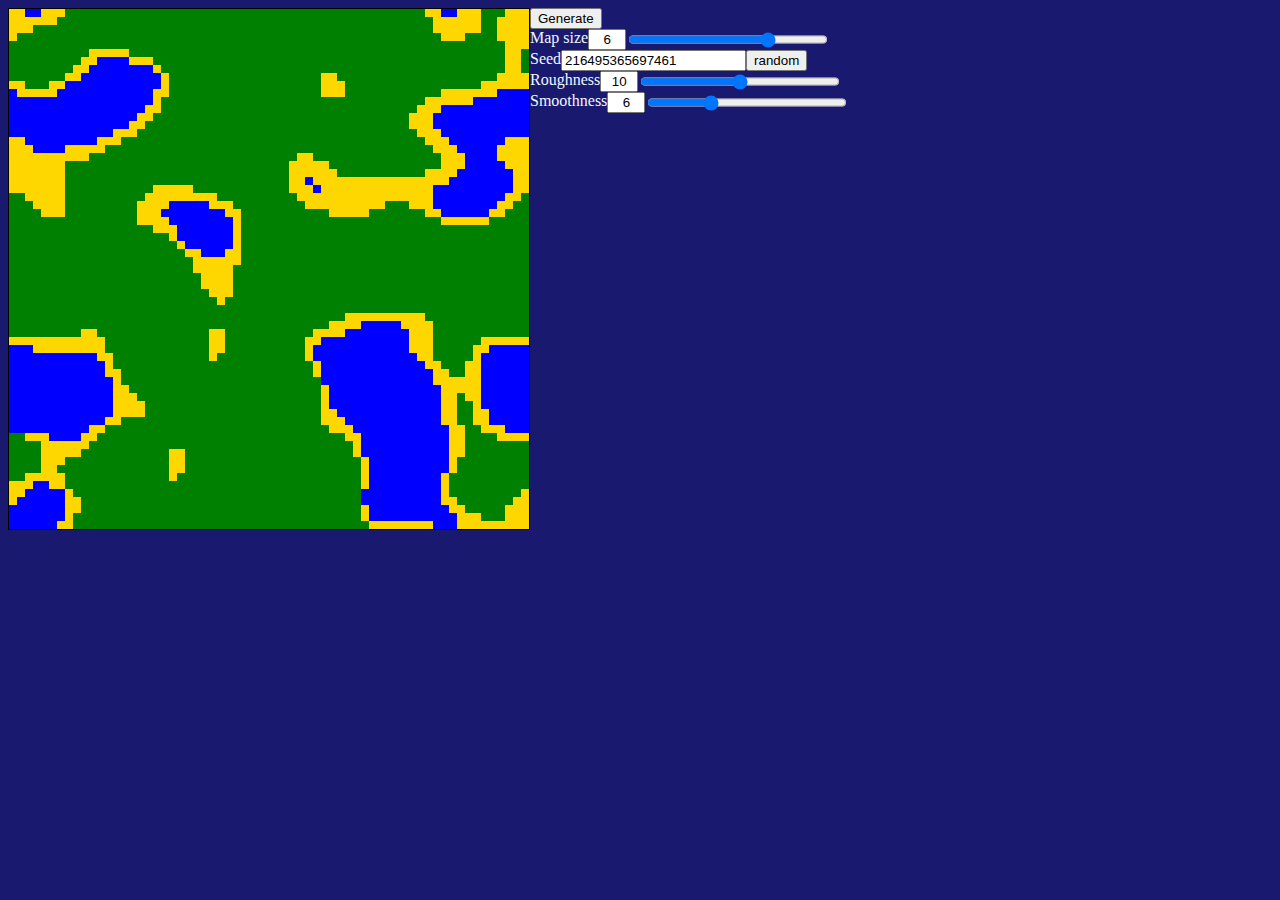
==== diamond-square/index.html @ 95fbc5a5 "Add files via upload" ====
<!DOCTYPE html>
<html lang="en">
  <head>
    <meta charset="UTF-8" />
    <link rel="stylesheet" href="style.css" />
    <meta name="viewport" content="width=device-width, initial-scale=1.0" />
    <title>Map</title>
  </head>
  <body>
    <svg
      id="svg_zone"
      width="520"
      height="520"
      style="border: 1px solid black"
    ></svg>
    <div id="config-menu">
      <button id="generate-b">Generate</button>
      <div class="config-block">
        <label class="config-label" for="">Map size</label>
        <input id="size-text" class="config-text" type="text" />
        <input
          id="size-range"
          class="config-range"
          type="range"
          min="1"
          max="8"
        />
      </div>
      <div class="config-block">
        <label class="config-label" for="">Seed</label>
        <input id="seed-text" class="seed-text" type="text" />
        <button id="random-seed-b">random</button>
      </div>
      <div class="config-block">
        <label class="config-label" for="">Roughness</label>
        <input id="roughness-text" class="config-text" type="text" />
        <input
          id="roughness-range"
          class="config-range"
          type="range"
          min="0"
          max="20"
        />
      </div>
      <div class="config-block">
        <label class="config-label" for="">Smoothness</label>
        <input id="smoothness-text" class="config-text" type="text" />
        <input
          id="smoothness-range"
          class="config-range"
          type="range"
          min="0"
          max="20"
        />
      </div>
    </div>
    <script src="script.js"></script>
  </body>
</html>
---- diamond-square/style.css ----
body {
  background-color: midnightblue;
  display: flex;
}

#config-menu {
  width: 400px;
  /* border: 2px black solid; */
}

.config-block {
  display: flex;
}

.config-text {
  width: 30px;
  text-align: center;
}

.config-range {
  width: 200px;
}

.config-label {
  color: aliceblue;
}

.size-range {
}

.roughenss-range {
}

.smootness-range {
}
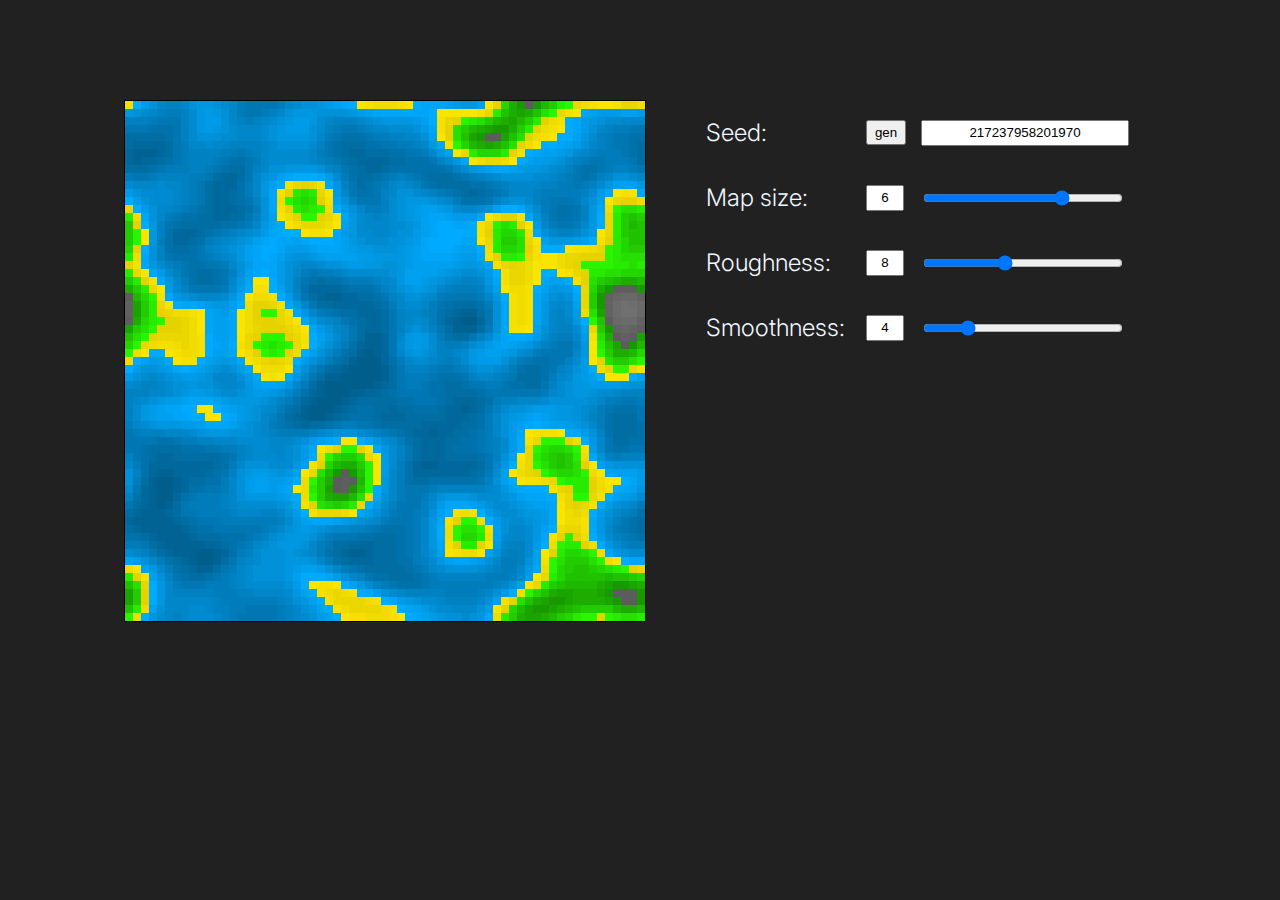
==== commit fe14d48e: "оформление сайта" ====
--- a/diamond-square/index.html
+++ b/diamond-square/index.html
@@ -4,55 +4,55 @@
     <meta charset="UTF-8" />
     <link rel="stylesheet" href="style.css" />
     <meta name="viewport" content="width=device-width, initial-scale=1.0" />
+    <link rel="preconnect" href="https://fonts.googleapis.com" />
+    <link rel="preconnect" href="https://fonts.gstatic.com" crossorigin />
+    <link
+      href="https://fonts.googleapis.com/css2?family=Great+Vibes&family=Inter:ital,opsz,wght@0,14..32,100..900;1,14..32,100..900&family=Jersey+10&family=Jersey+15&family=Kanit:ital,wght@0,100;0,200;0,300;0,400;0,500;0,600;0,700;0,800;0,900;1,100;1,200;1,300;1,400;1,500;1,600;1,700;1,800;1,900&family=Pixelify+Sans&family=Roboto:ital,wght@0,100;0,300;0,400;0,500;0,700;0,900;1,100;1,300;1,400;1,500;1,700;1,900&family=Rubik+Vinyl&display=swap"
+      rel="stylesheet"
+    />
     <title>Map</title>
   </head>
   <body>
     <svg
-      id="svg_zone"
+      id="svg-zone"
       width="520"
       height="520"
       style="border: 1px solid black"
     ></svg>
     <div id="config-menu">
-      <button id="generate-b">Generate</button>
-      <div class="config-block">
-        <label class="config-label" for="">Map size</label>
-        <input id="size-text" class="config-text" type="text" />
-        <input
-          id="size-range"
-          class="config-range"
-          type="range"
-          min="1"
-          max="8"
-        />
-      </div>
-      <div class="config-block">
-        <label class="config-label" for="">Seed</label>
-        <input id="seed-text" class="seed-text" type="text" />
-        <button id="random-seed-b">random</button>
-      </div>
-      <div class="config-block">
-        <label class="config-label" for="">Roughness</label>
-        <input id="roughness-text" class="config-text" type="text" />
-        <input
-          id="roughness-range"
-          class="config-range"
-          type="range"
-          min="0"
-          max="20"
-        />
-      </div>
-      <div class="config-block">
-        <label class="config-label" for="">Smoothness</label>
-        <input id="smoothness-text" class="config-text" type="text" />
-        <input
-          id="smoothness-range"
-          class="config-range"
-          type="range"
-          min="0"
-          max="20"
-        />
-      </div>
+      <label class="config-label" for="">Seed:</label>
+      <button id="random-seed-b">gen</button>
+      <input id="seed-text" class="config-text" type="text" />
+
+      <label class="config-label" for="">Map size:</label>
+      <input id="size-text" class="config-text" type="text" />
+      <input
+        id="size-range"
+        class="config-range"
+        type="range"
+        min="1"
+        max="8"
+      />
+
+      <label class="config-label" for="">Roughness:</label>
+      <input id="roughness-text" class="config-text" type="text" />
+      <input
+        id="roughness-range"
+        class="config-range"
+        type="range"
+        min="0"
+        max="20"
+      />
+
+      <label class="config-label" for="">Smoothness:</label>
+      <input id="smoothness-text" class="config-text" type="text" />
+      <input
+        id="smoothness-range"
+        class="config-range"
+        type="range"
+        min="0"
+        max="20"
+      />
     </div>
     <script src="script.js"></script>
   </body>
--- a/diamond-square/style.css
+++ b/diamond-square/style.css
@@ -1,20 +1,40 @@
 body {
-  background-color: midnightblue;
+  background-color: #212121;
   display: flex;
+  justify-content: center;
+  gap: 60px;
+  margin: 100px;
+
+  font-family: "Inter", sans-serif;
+  font-optical-sizing: auto;
+  font-weight: 300;
+  font-style: normal;
+}
+
+#svg-zone {
+  min-width: 520px;
+  min-height: 520px;
 }
 
 #config-menu {
-  width: 400px;
+  width: 450px;
   /* border: 2px black solid; */
-}
-
-.config-block {
-  display: flex;
+  font-size: 24px;
+  align-items: center;
+  display: grid;
+  grid-template-columns: 160px 55px 150px;
+  grid-template-rows: repeat(4, 65px);
 }
 
 .config-text {
   width: 30px;
+  height: 20px;
   text-align: center;
+  justify-content: center;
+}
+
+#seed-text {
+  width: 200px;
 }
 
 .config-range {
@@ -25,11 +45,7 @@
   color: aliceblue;
 }
 
-.size-range {
+#random-seed-b {
+  width: 40px;
+  height: 25px;
 }
-
-.roughenss-range {
-}
-
-.smootness-range {
-}
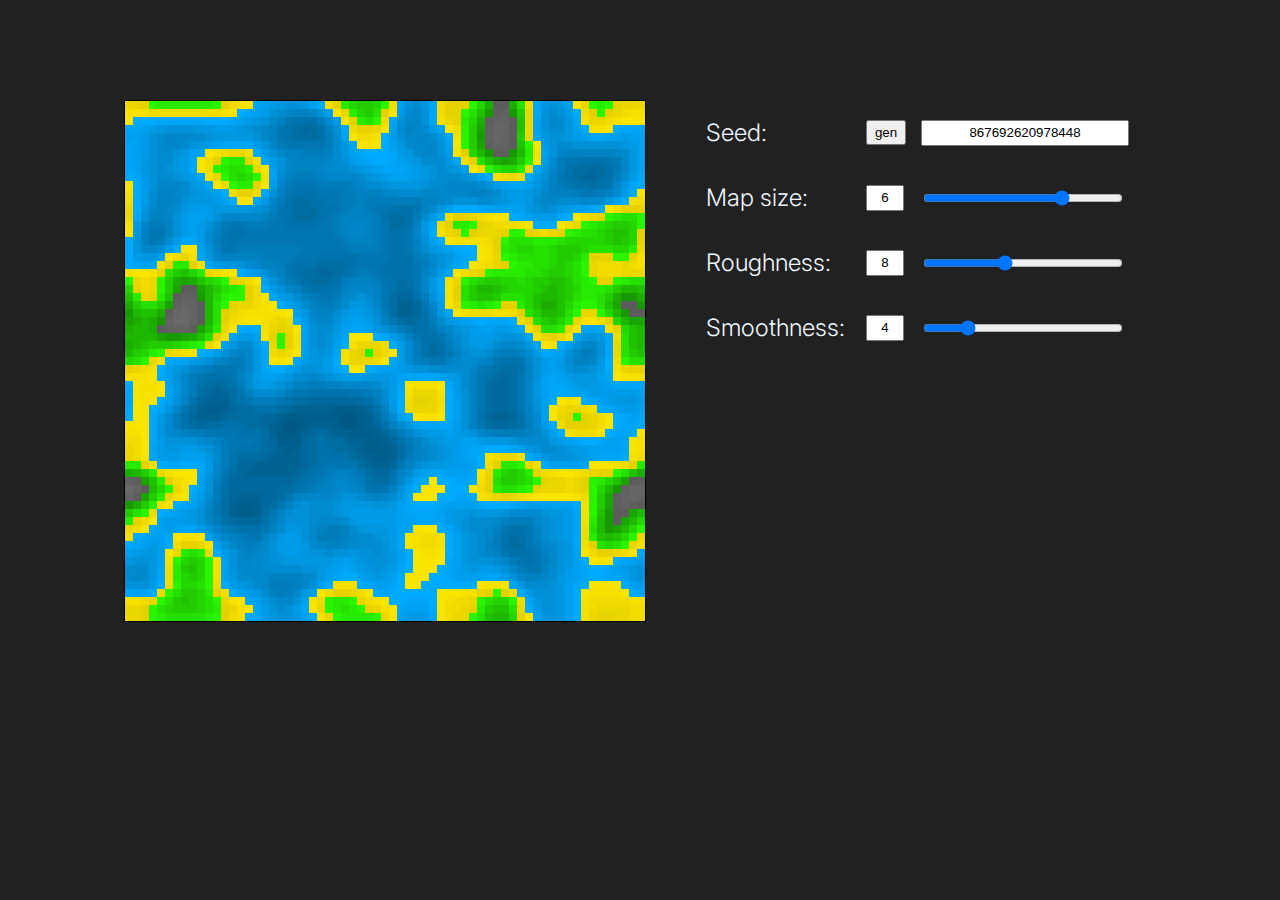
==== commit b8a633be: "перенос при увеличении масштаба" ====
--- a/diamond-square/index.html
+++ b/diamond-square/index.html
@@ -19,6 +19,7 @@
       height="520"
       style="border: 1px solid black"
     ></svg>
+
     <div id="config-menu">
       <label class="config-label" for="">Seed:</label>
       <button id="random-seed-b">gen</button>
--- a/diamond-square/style.css
+++ b/diamond-square/style.css
@@ -2,8 +2,9 @@
   background-color: #212121;
   display: flex;
   justify-content: center;
+  margin: 100px;
   gap: 60px;
-  margin: 100px;
+  flex-wrap: wrap;
 
   font-family: "Inter", sans-serif;
   font-optical-sizing: auto;
@@ -18,7 +19,6 @@
 
 #config-menu {
   width: 450px;
-  /* border: 2px black solid; */
   font-size: 24px;
   align-items: center;
   display: grid;
